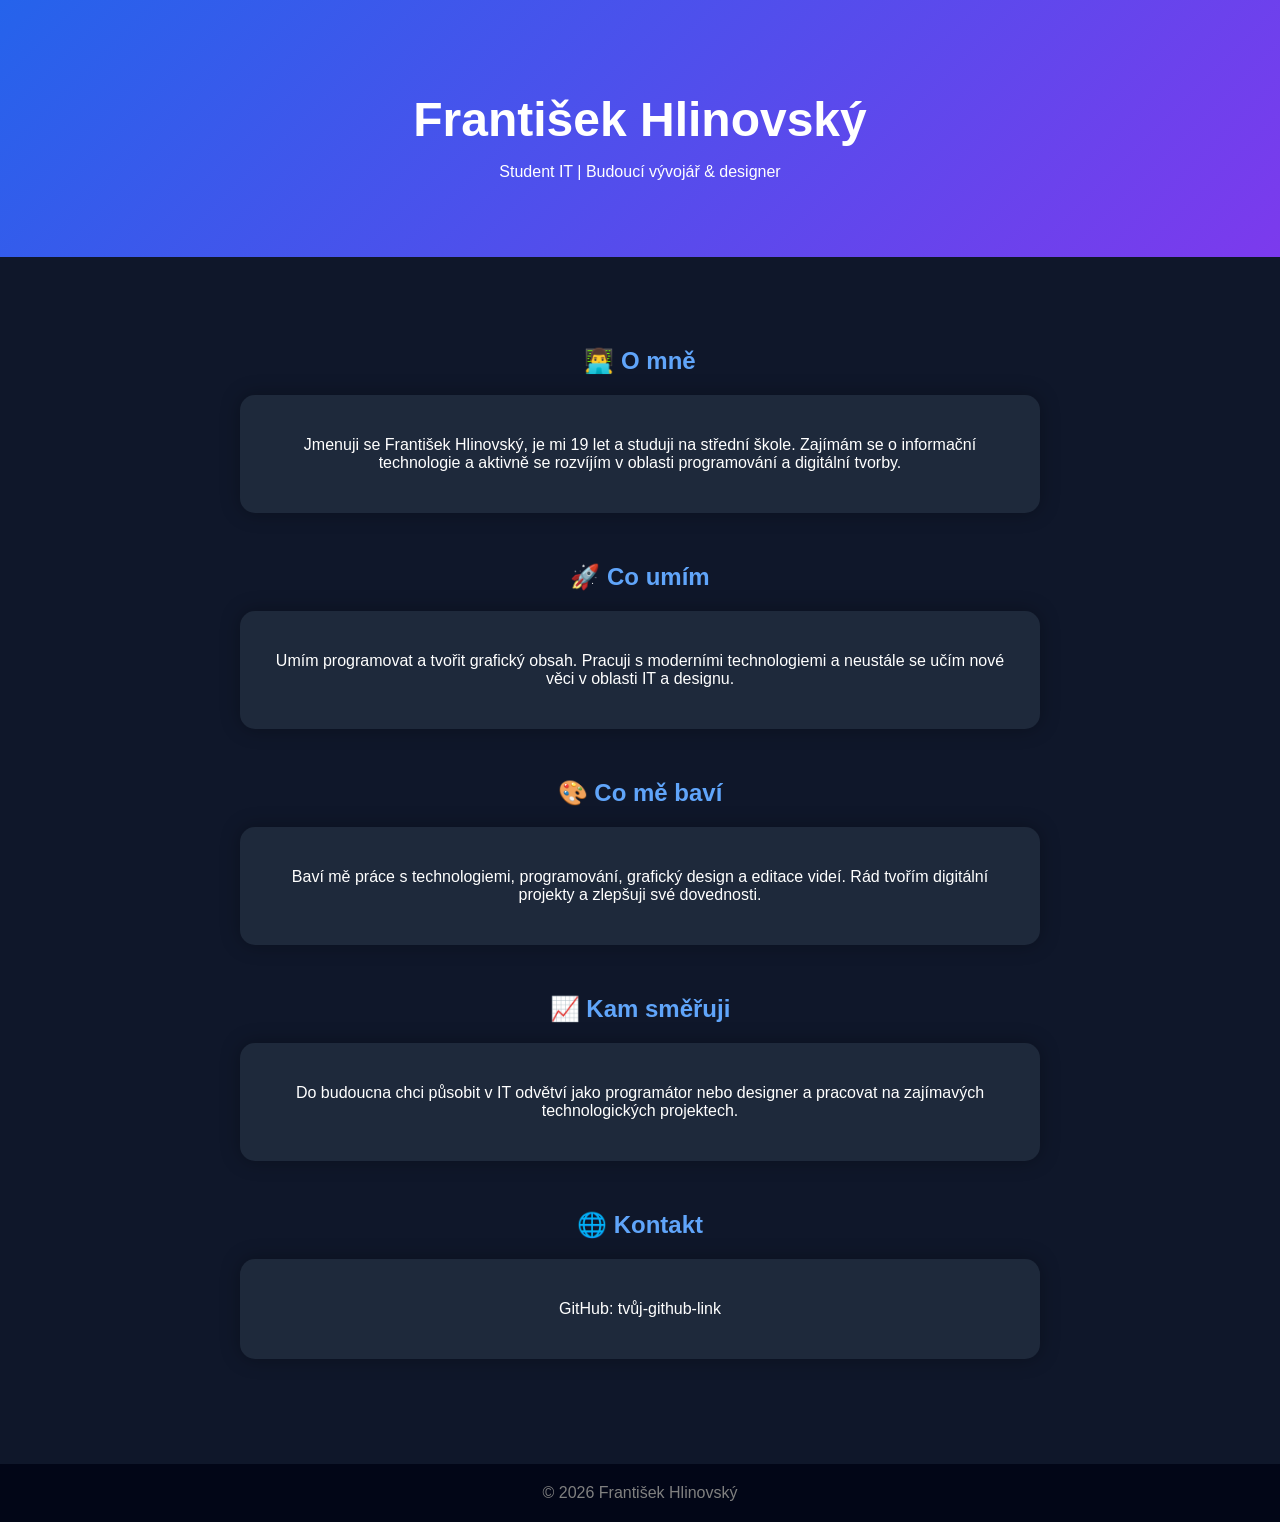
==== index.html @ 103199b1 "Update and rename web1.html to index.html" ====
<!DOCTYPE html>
<html lang="cs">
<head>
    <meta charset="UTF-8">
    <meta name="viewport" content="width=device-width, initial-scale=1.0">
    <title>František Hlinovský | IT profil</title>
    <link rel="stylesheet" href="web1.css">
</head>
<body>

<header>
    <h1>František Hlinovský</h1>
    <p>Student IT | Budoucí vývojář & designer</p>
</header>

<section>
    <h2>👨‍💻 O mně</h2>
    <div class="card">
        <p>Jmenuji se František Hlinovský, je mi 19 let a studuji na střední škole. 
        Zajímám se o informační technologie a aktivně se rozvíjím v oblasti programování a digitální tvorby.</p>
    </div>

    <h2>🚀 Co umím</h2>
    <div class="card">
        <p>Umím programovat a tvořit grafický obsah. Pracuji s moderními technologiemi 
        a neustále se učím nové věci v oblasti IT a designu.</p>
    </div>

    <h2>🎨 Co mě baví</h2>
    <div class="card">
        <p>Baví mě práce s technologiemi, programování, grafický design a editace videí. 
        Rád tvořím digitální projekty a zlepšuji své dovednosti.</p>
    </div>

    <h2>📈 Kam směřuji</h2>
    <div class="card">
        <p>Do budoucna chci působit v IT odvětví jako programátor nebo designer 
        a pracovat na zajímavých technologických projektech.</p>
    </div>

    <h2>🌐 Kontakt</h2>
    <div class="card">
        <p>GitHub: tvůj-github-link</p>
    </div>
</section>

<footer>
    © 2026 František Hlinovský
</footer>

</body>
</html>
---- web1.css ----
body {
    margin: 0;
    font-family: Arial, Helvetica, sans-serif;
    background: #0f172a;
    color: white;
    text-align: center;
}

header {
    padding: 60px 20px;
    background: linear-gradient(135deg, #2563eb, #7c3aed);
}

h1 {
    font-size: 48px;
    margin-bottom: 10px;
}

h2 {
    color: #60a5fa;
    margin-top: 50px;
}

section {
    padding: 40px 20px;
    max-width: 800px;
    margin: auto;
}

.card {
    background: #1e293b;
    padding: 25px;
    margin: 15px 0;
    border-radius: 15px;
    box-shadow: 0 0 20px rgba(0,0,0,0.3);
}

footer {
    margin-top: 50px;
    padding: 20px;
    background: #020617;
    color: gray;
}
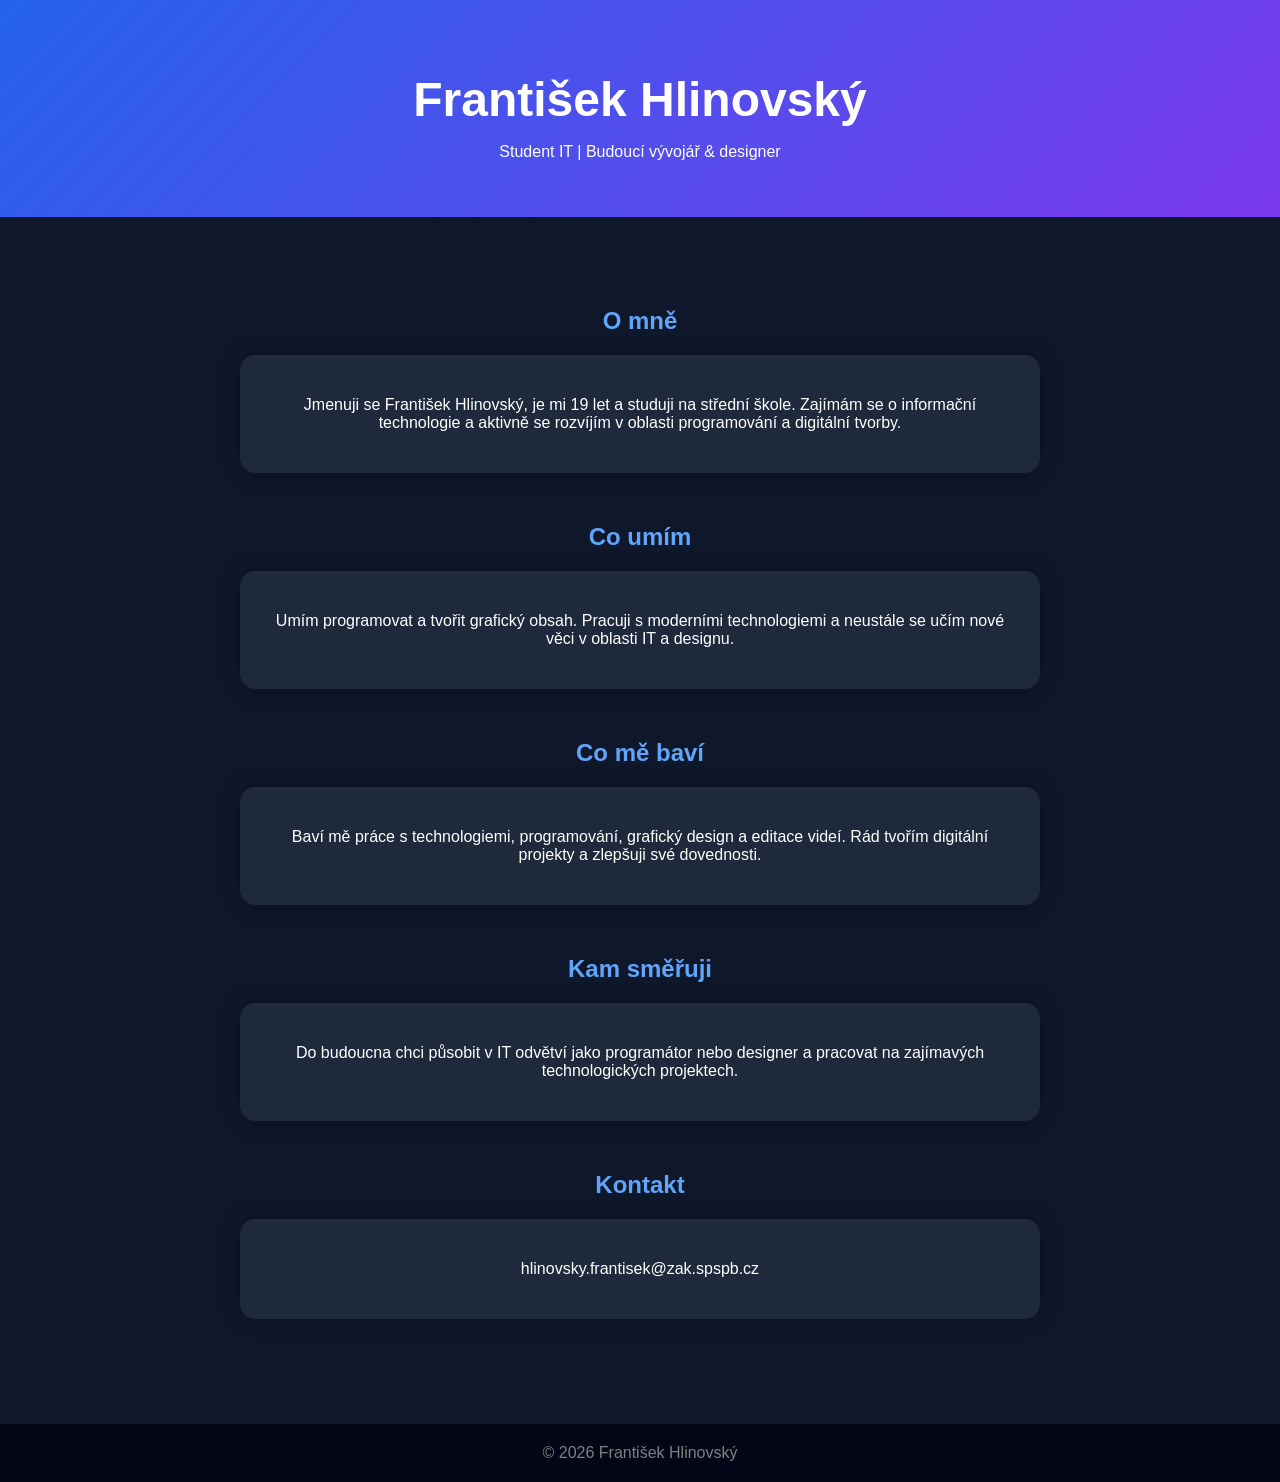
==== commit 9997d888: "Update index.html" ====
--- a/index.html
+++ b/index.html
@@ -4,7 +4,7 @@
     <meta charset="UTF-8">
     <meta name="viewport" content="width=device-width, initial-scale=1.0">
     <title>František Hlinovský | IT profil</title>
-    <link rel="stylesheet" href="web1.css">
+    <link rel="stylesheet" href="style.css">
 </head>
 <body>
 
@@ -14,33 +14,33 @@
 </header>
 
 <section>
-    <h2>👨‍💻 O mně</h2>
+    <h2>O mně</h2>
     <div class="card">
         <p>Jmenuji se František Hlinovský, je mi 19 let a studuji na střední škole. 
         Zajímám se o informační technologie a aktivně se rozvíjím v oblasti programování a digitální tvorby.</p>
     </div>
 
-    <h2>🚀 Co umím</h2>
+    <h2>Co umím</h2>
     <div class="card">
         <p>Umím programovat a tvořit grafický obsah. Pracuji s moderními technologiemi 
         a neustále se učím nové věci v oblasti IT a designu.</p>
     </div>
 
-    <h2>🎨 Co mě baví</h2>
+    <h2>Co mě baví</h2>
     <div class="card">
         <p>Baví mě práce s technologiemi, programování, grafický design a editace videí. 
         Rád tvořím digitální projekty a zlepšuji své dovednosti.</p>
     </div>
 
-    <h2>📈 Kam směřuji</h2>
+    <h2>Kam směřuji</h2>
     <div class="card">
         <p>Do budoucna chci působit v IT odvětví jako programátor nebo designer 
         a pracovat na zajímavých technologických projektech.</p>
     </div>
 
-    <h2>🌐 Kontakt</h2>
+    <h2>Kontakt</h2>
     <div class="card">
-        <p>GitHub: tvůj-github-link</p>
+        <p>hlinovsky.frantisek@zak.spspb.cz</p>
     </div>
 </section>
 
@@ -50,3 +50,5 @@
 
 </body>
 </html>
+
+
--- a/style.css
+++ b/style.css
@@ -0,0 +1,44 @@
+body {
+    margin: 0;
+    font-family: Arial, Helvetica, sans-serif;
+    background: #0f172a;
+    color: white;
+    text-align: center;
+}
+
+header {
+    padding: 40px 20px;
+    background: linear-gradient(135deg, #2563eb, #7c3aed);
+}
+
+h1 {
+    font-size: 48px;
+    margin-bottom: 10px;
+}
+
+h2 {
+    color: #60a5fa;
+    margin-top: 50px;
+}
+
+section {
+    padding: 40px 20px;
+    max-width: 800px;
+    margin: auto;
+}
+
+.card {
+    background: #1e293b;
+    padding: 25px;
+    margin: 15px 0;
+    border-radius: 15px;
+    box-shadow: 0 0 20px rgba(0,0,0,0.3);
+}
+
+footer {
+    margin-top: 50px;
+    padding: 20px;
+    background: #020617;
+    color: gray;
+}
+
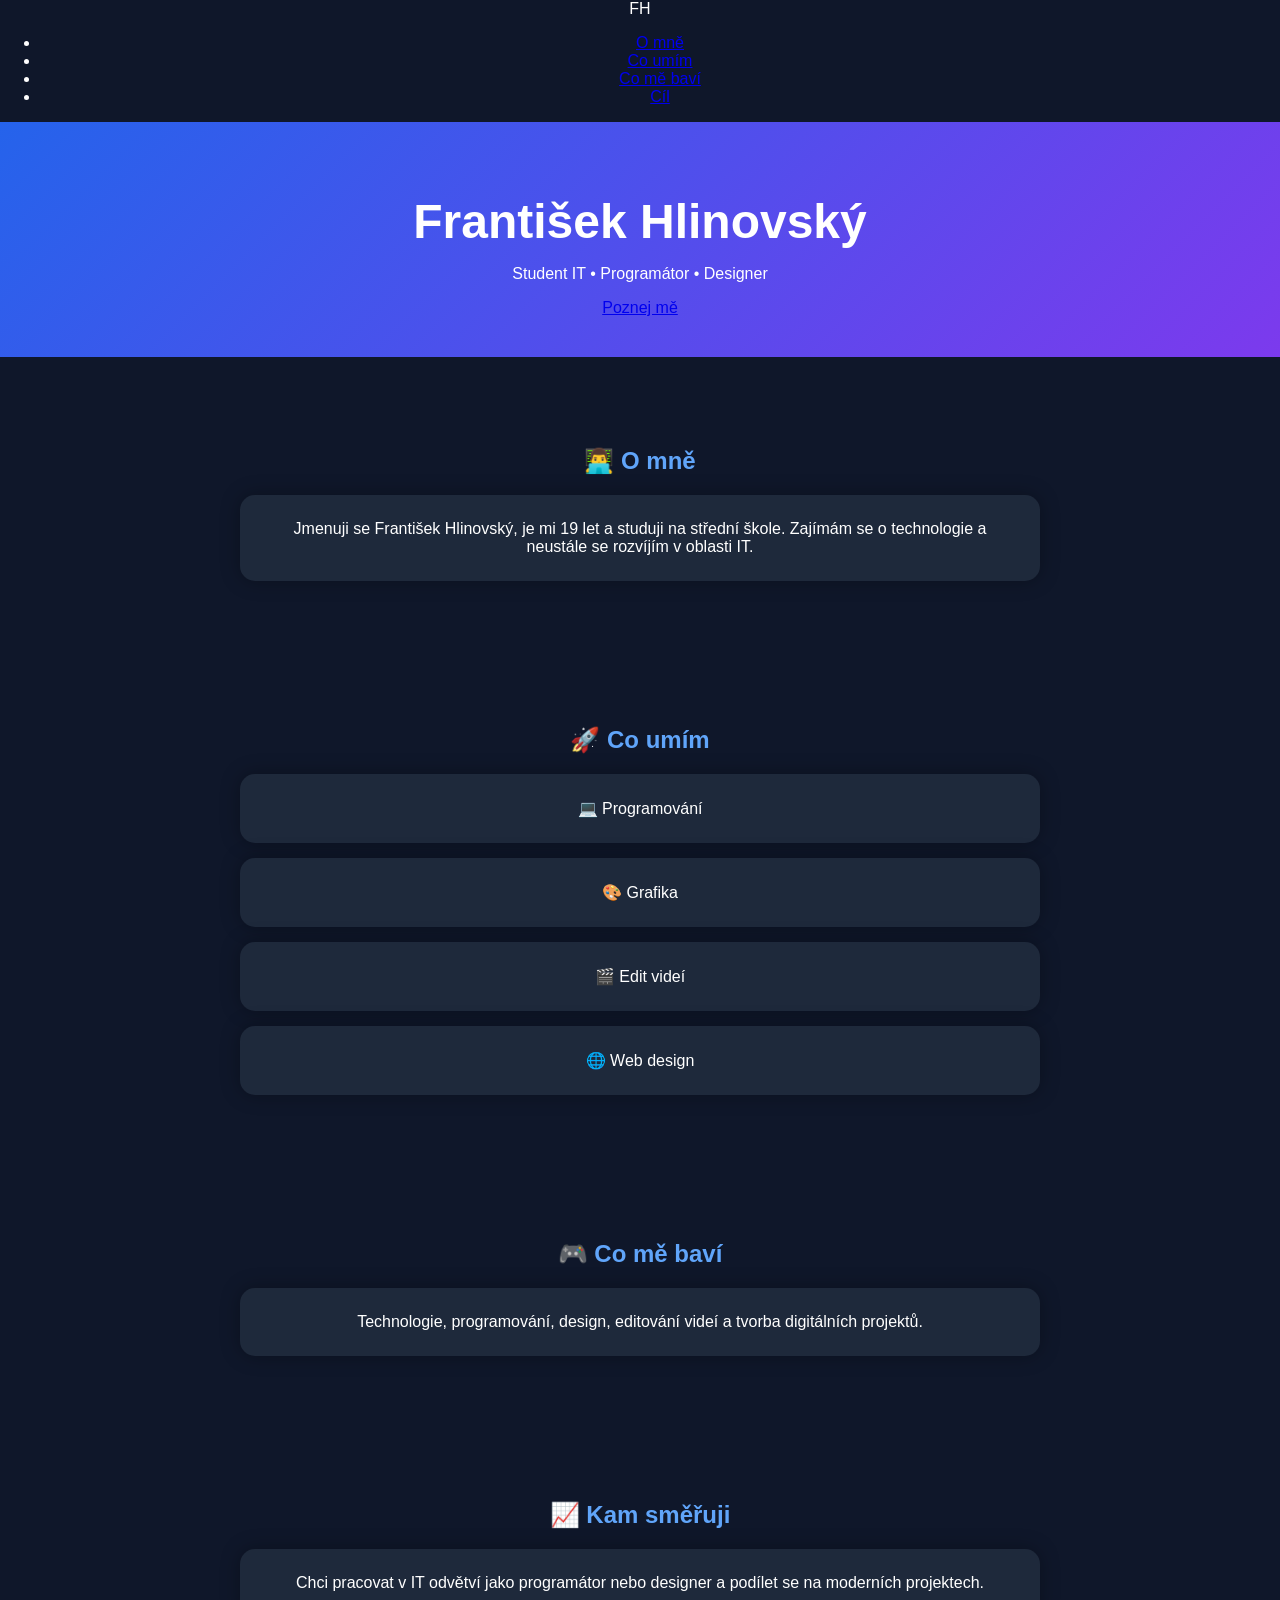
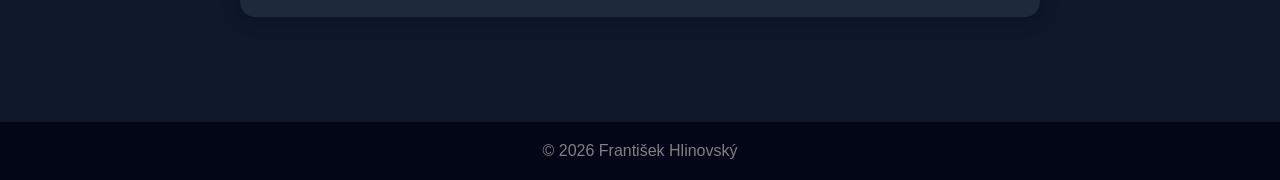
==== commit 16009e44: "Update index.html" ====
--- a/index.html
+++ b/index.html
@@ -8,39 +8,57 @@
 </head>
 <body>
 
-<header>
-    <h1>František Hlinovský</h1>
-    <p>Student IT | Budoucí vývojář & designer</p>
+<!-- NAVBAR -->
+<nav>
+    <div class="logo">FH</div>
+    <ul>
+        <li><a href="#about">O mně</a></li>
+        <li><a href="#skills">Co umím</a></li>
+        <li><a href="#hobby">Co mě baví</a></li>
+        <li><a href="#future">Cíl</a></li>
+    </ul>
+</nav>
+
+<!-- HERO -->
+<header class="hero">
+    <h1 class="fade">František Hlinovský</h1>
+    <p class="fade delay">Student IT • Programátor • Designer</p>
+    <a href="#about" class="btn fade delay2">Poznej mě</a>
 </header>
 
-<section>
-    <h2>O mně</h2>
+<!-- O MNE -->
+<section id="about" class="reveal">
+    <h2>👨‍💻 O mně</h2>
     <div class="card">
-        <p>Jmenuji se František Hlinovský, je mi 19 let a studuji na střední škole. 
-        Zajímám se o informační technologie a aktivně se rozvíjím v oblasti programování a digitální tvorby.</p>
+        Jmenuji se František Hlinovský, je mi 19 let a studuji na střední škole. 
+        Zajímám se o technologie a neustále se rozvíjím v oblasti IT.
     </div>
+</section>
 
-    <h2>Co umím</h2>
+<!-- SKILLS -->
+<section id="skills" class="reveal">
+    <h2>🚀 Co umím</h2>
+    <div class="grid">
+        <div class="card">💻 Programování</div>
+        <div class="card">🎨 Grafika</div>
+        <div class="card">🎬 Edit videí</div>
+        <div class="card">🌐 Web design</div>
+    </div>
+</section>
+
+<!-- HOBBY -->
+<section id="hobby" class="reveal">
+    <h2>🎮 Co mě baví</h2>
     <div class="card">
-        <p>Umím programovat a tvořit grafický obsah. Pracuji s moderními technologiemi 
-        a neustále se učím nové věci v oblasti IT a designu.</p>
+        Technologie, programování, design, editování videí a tvorba digitálních projektů.
     </div>
+</section>
 
-    <h2>Co mě baví</h2>
+<!-- FUTURE -->
+<section id="future" class="reveal">
+    <h2>📈 Kam směřuji</h2>
     <div class="card">
-        <p>Baví mě práce s technologiemi, programování, grafický design a editace videí. 
-        Rád tvořím digitální projekty a zlepšuji své dovednosti.</p>
-    </div>
-
-    <h2>Kam směřuji</h2>
-    <div class="card">
-        <p>Do budoucna chci působit v IT odvětví jako programátor nebo designer 
-        a pracovat na zajímavých technologických projektech.</p>
-    </div>
-
-    <h2>Kontakt</h2>
-    <div class="card">
-        <p>hlinovsky.frantisek@zak.spspb.cz</p>
+        Chci pracovat v IT odvětví jako programátor nebo designer a podílet se na moderních projektech.
     </div>
 </section>
 
@@ -48,7 +66,22 @@
     © 2026 František Hlinovský
 </footer>
 
+<script>
+// fade při scrollu
+const reveals = document.querySelectorAll(".reveal");
+
+window.addEventListener("scroll", () => {
+  for (let i = 0; i < reveals.length; i++) {
+    let windowHeight = window.innerHeight;
+    let revealTop = reveals[i].getBoundingClientRect().top;
+    let revealPoint = 100;
+
+    if (revealTop < windowHeight - revealPoint) {
+      reveals[i].classList.add("active");
+    }
+  }
+});
+</script>
+
 </body>
 </html>
-
-
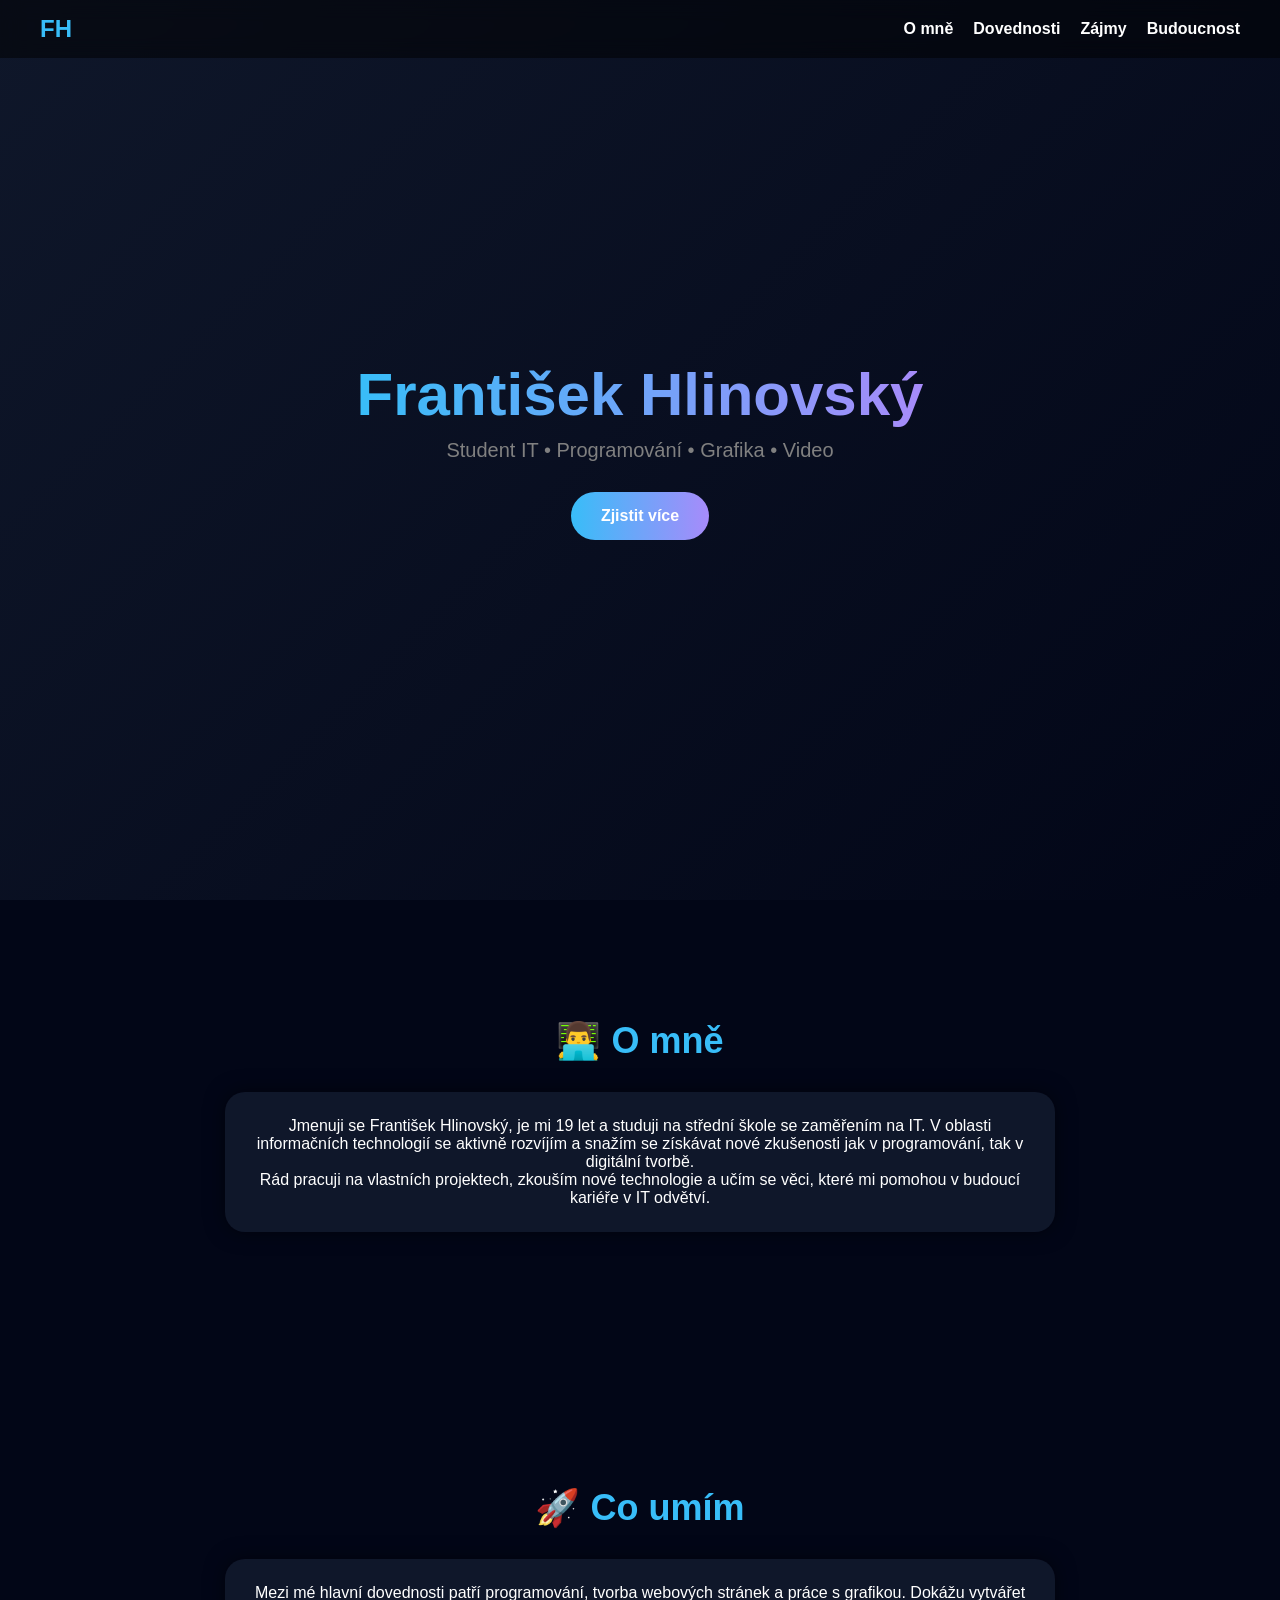
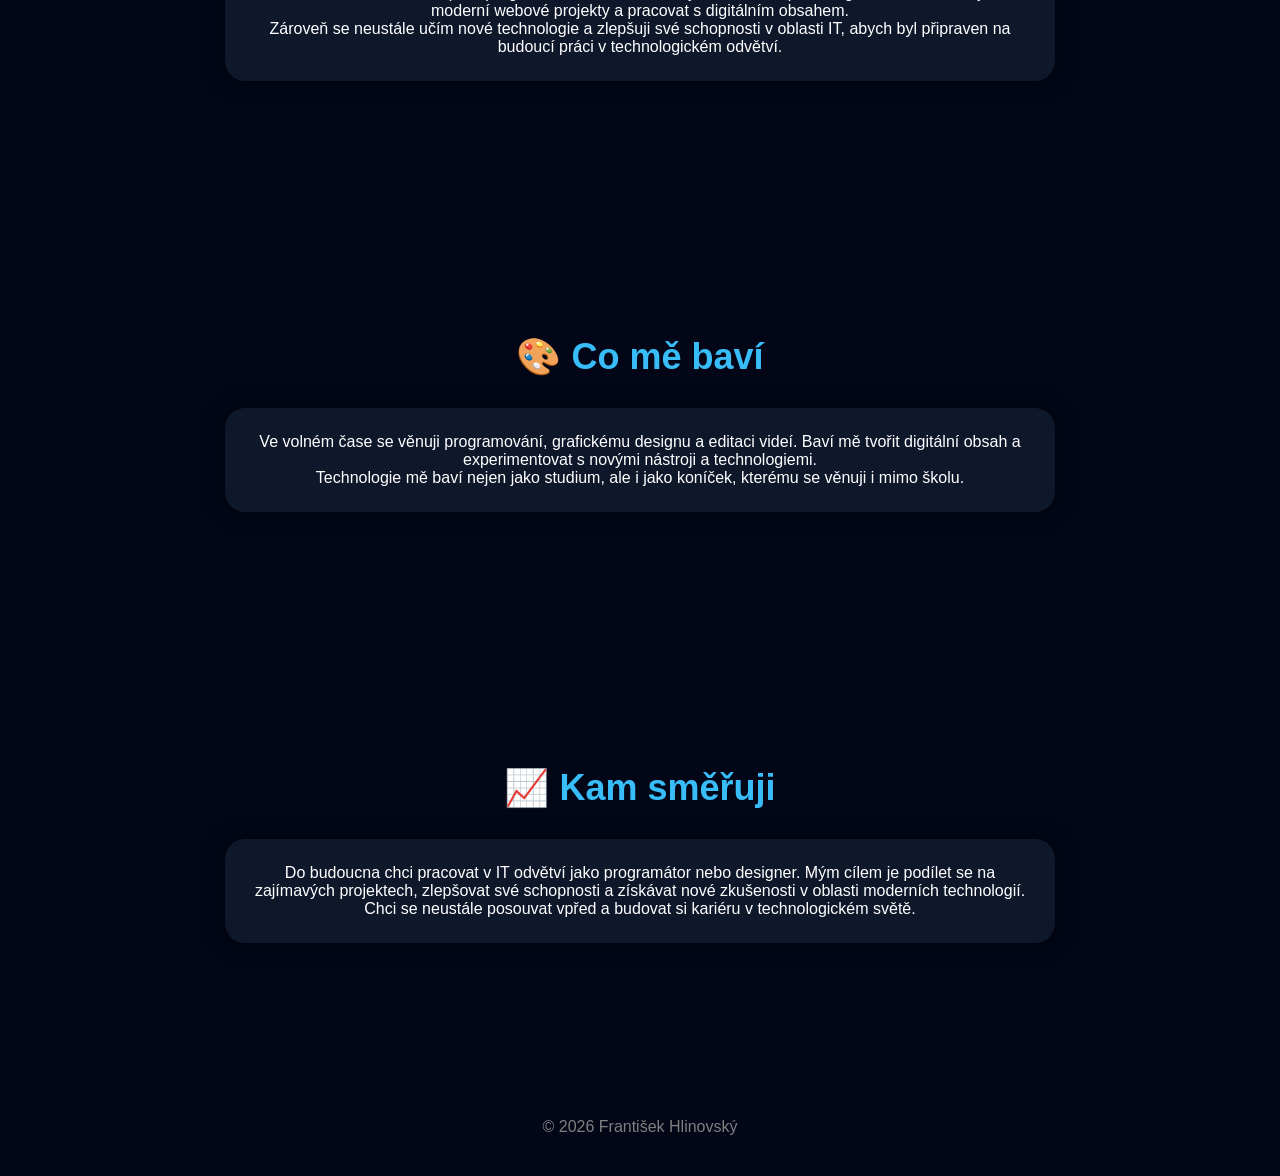
==== commit 45bfe631: "Update index.html" ====
--- a/index.html
+++ b/index.html
@@ -8,57 +8,76 @@
 </head>
 <body>
 
-<!-- NAVBAR -->
 <nav>
     <div class="logo">FH</div>
     <ul>
         <li><a href="#about">O mně</a></li>
-        <li><a href="#skills">Co umím</a></li>
-        <li><a href="#hobby">Co mě baví</a></li>
-        <li><a href="#future">Cíl</a></li>
+        <li><a href="#skills">Dovednosti</a></li>
+        <li><a href="#hobby">Zájmy</a></li>
+        <li><a href="#future">Budoucnost</a></li>
     </ul>
 </nav>
 
-<!-- HERO -->
 <header class="hero">
     <h1 class="fade">František Hlinovský</h1>
-    <p class="fade delay">Student IT • Programátor • Designer</p>
-    <a href="#about" class="btn fade delay2">Poznej mě</a>
+    <p class="fade delay">Student IT • Programování • Grafika • Video</p>
+    <a href="#about" class="btn fade delay2">Zjistit více</a>
 </header>
 
-<!-- O MNE -->
 <section id="about" class="reveal">
     <h2>👨‍💻 O mně</h2>
     <div class="card">
-        Jmenuji se František Hlinovský, je mi 19 let a studuji na střední škole. 
-        Zajímám se o technologie a neustále se rozvíjím v oblasti IT.
+        <p>
+        Jmenuji se František Hlinovský, je mi 19 let a studuji na střední škole se zaměřením na IT. 
+        V oblasti informačních technologií se aktivně rozvíjím a snažím se získávat nové zkušenosti 
+        jak v programování, tak v digitální tvorbě.
+        </p>
+        <p>
+        Rád pracuji na vlastních projektech, zkouším nové technologie a učím se věci, 
+        které mi pomohou v budoucí kariéře v IT odvětví.
+        </p>
     </div>
 </section>
 
-<!-- SKILLS -->
 <section id="skills" class="reveal">
     <h2>🚀 Co umím</h2>
-    <div class="grid">
-        <div class="card">💻 Programování</div>
-        <div class="card">🎨 Grafika</div>
-        <div class="card">🎬 Edit videí</div>
-        <div class="card">🌐 Web design</div>
+    <div class="card">
+        <p>
+        Mezi mé hlavní dovednosti patří programování, tvorba webových stránek a práce s grafikou. 
+        Dokážu vytvářet moderní webové projekty a pracovat s digitálním obsahem.
+        </p>
+        <p>
+        Zároveň se neustále učím nové technologie a zlepšuji své schopnosti v oblasti IT, 
+        abych byl připraven na budoucí práci v technologickém odvětví.
+        </p>
     </div>
 </section>
 
-<!-- HOBBY -->
 <section id="hobby" class="reveal">
-    <h2>🎮 Co mě baví</h2>
+    <h2>🎨 Co mě baví</h2>
     <div class="card">
-        Technologie, programování, design, editování videí a tvorba digitálních projektů.
+        <p>
+        Ve volném čase se věnuji programování, grafickému designu a editaci videí. 
+        Baví mě tvořit digitální obsah a experimentovat s novými nástroji a technologiemi.
+        </p>
+        <p>
+        Technologie mě baví nejen jako studium, ale i jako koníček, kterému se věnuji 
+        i mimo školu.
+        </p>
     </div>
 </section>
 
-<!-- FUTURE -->
 <section id="future" class="reveal">
     <h2>📈 Kam směřuji</h2>
     <div class="card">
-        Chci pracovat v IT odvětví jako programátor nebo designer a podílet se na moderních projektech.
+        <p>
+        Do budoucna chci pracovat v IT odvětví jako programátor nebo designer. 
+        Mým cílem je podílet se na zajímavých projektech, zlepšovat své schopnosti 
+        a získávat nové zkušenosti v oblasti moderních technologií.
+        </p>
+        <p>
+        Chci se neustále posouvat vpřed a budovat si kariéru v technologickém světě.
+        </p>
     </div>
 </section>
 
@@ -67,15 +86,12 @@
 </footer>
 
 <script>
-// fade při scrollu
 const reveals = document.querySelectorAll(".reveal");
-
 window.addEventListener("scroll", () => {
   for (let i = 0; i < reveals.length; i++) {
     let windowHeight = window.innerHeight;
     let revealTop = reveals[i].getBoundingClientRect().top;
     let revealPoint = 100;
-
     if (revealTop < windowHeight - revealPoint) {
       reveals[i].classList.add("active");
     }
--- a/style.css
+++ b/style.css
@@ -1,44 +1,163 @@
-body {
-    margin: 0;
+*{
+    margin:0;
+    padding:0;
+    box-sizing:border-box;
+    scroll-behavior:smooth;
     font-family: Arial, Helvetica, sans-serif;
-    background: #0f172a;
-    color: white;
-    text-align: center;
 }
 
-header {
-    padding: 40px 20px;
-    background: linear-gradient(135deg, #2563eb, #7c3aed);
+body{
+    background:#020617;
+    color:white;
 }
 
-h1 {
-    font-size: 48px;
-    margin-bottom: 10px;
+/* navbar */
+nav{
+    position:fixed;
+    width:100%;
+    top:0;
+    display:flex;
+    justify-content:space-between;
+    align-items:center;
+    padding:15px 40px;
+    background:rgba(0,0,0,0.5);
+    backdrop-filter: blur(10px);
+    z-index:1000;
 }
 
-h2 {
-    color: #60a5fa;
-    margin-top: 50px;
+nav ul{
+    display:flex;
+    list-style:none;
 }
 
-section {
-    padding: 40px 20px;
-    max-width: 800px;
-    margin: auto;
+nav ul li{
+    margin-left:20px;
 }
 
-.card {
-    background: #1e293b;
-    padding: 25px;
-    margin: 15px 0;
-    border-radius: 15px;
-    box-shadow: 0 0 20px rgba(0,0,0,0.3);
+nav a{
+    color:white;
+    text-decoration:none;
+    font-weight:bold;
+    transition:0.3s;
 }
 
-footer {
-    margin-top: 50px;
-    padding: 20px;
-    background: #020617;
-    color: gray;
+nav a:hover{
+    color:#38bdf8;
 }
 
+.logo{
+    font-size:24px;
+    font-weight:bold;
+    color:#38bdf8;
+}
+
+/* hero */
+.hero{
+    height:100vh;
+    display:flex;
+    flex-direction:column;
+    justify-content:center;
+    align-items:center;
+    background:linear-gradient(135deg,#0f172a,#020617);
+    text-align:center;
+}
+
+.hero h1{
+    font-size:60px;
+    background:linear-gradient(90deg,#38bdf8,#a78bfa);
+    -webkit-background-clip:text;
+    color:transparent;
+}
+
+.hero p{
+    margin-top:10px;
+    font-size:20px;
+    color:gray;
+}
+
+.btn{
+    margin-top:30px;
+    padding:15px 30px;
+    border-radius:30px;
+    background:linear-gradient(90deg,#38bdf8,#a78bfa);
+    text-decoration:none;
+    color:white;
+    font-weight:bold;
+    transition:0.3s;
+}
+
+.btn:hover{
+    transform:scale(1.1);
+    box-shadow:0 0 25px #38bdf8;
+}
+
+/* sections */
+section{
+    padding:120px 20px;
+    max-width:900px;
+    margin:auto;
+    text-align:center;
+}
+
+h2{
+    font-size:36px;
+    margin-bottom:30px;
+    color:#38bdf8;
+}
+
+/* cards */
+.card{
+    background:#0f172a;
+    padding:25px;
+    border-radius:20px;
+    margin:15px;
+    transition:0.4s;
+    box-shadow:0 0 20px rgba(0,0,0,0.5);
+}
+
+.card:hover{
+    transform:translateY(-10px) scale(1.03);
+    box-shadow:0 0 25px #38bdf8;
+}
+
+/* grid */
+.grid{
+    display:grid;
+    grid-template-columns:repeat(auto-fit,minmax(200px,1fr));
+    gap:20px;
+}
+
+/* footer */
+footer{
+    text-align:center;
+    padding:40px;
+    color:gray;
+}
+
+/* fade animation */
+.fade{
+    opacity:0;
+    animation:fadeIn 1s forwards;
+}
+
+.delay{animation-delay:0.5s;}
+.delay2{animation-delay:1s;}
+
+@keyframes fadeIn{
+    to{
+        opacity:1;
+        transform:translateY(0);
+    }
+}
+
+/* scroll reveal */
+.reveal{
+    opacity:0;
+    transform:translateY(60px);
+    transition:1s;
+}
+
+.reveal.active{
+    opacity:1;
+    transform:translateY(0);
+}
